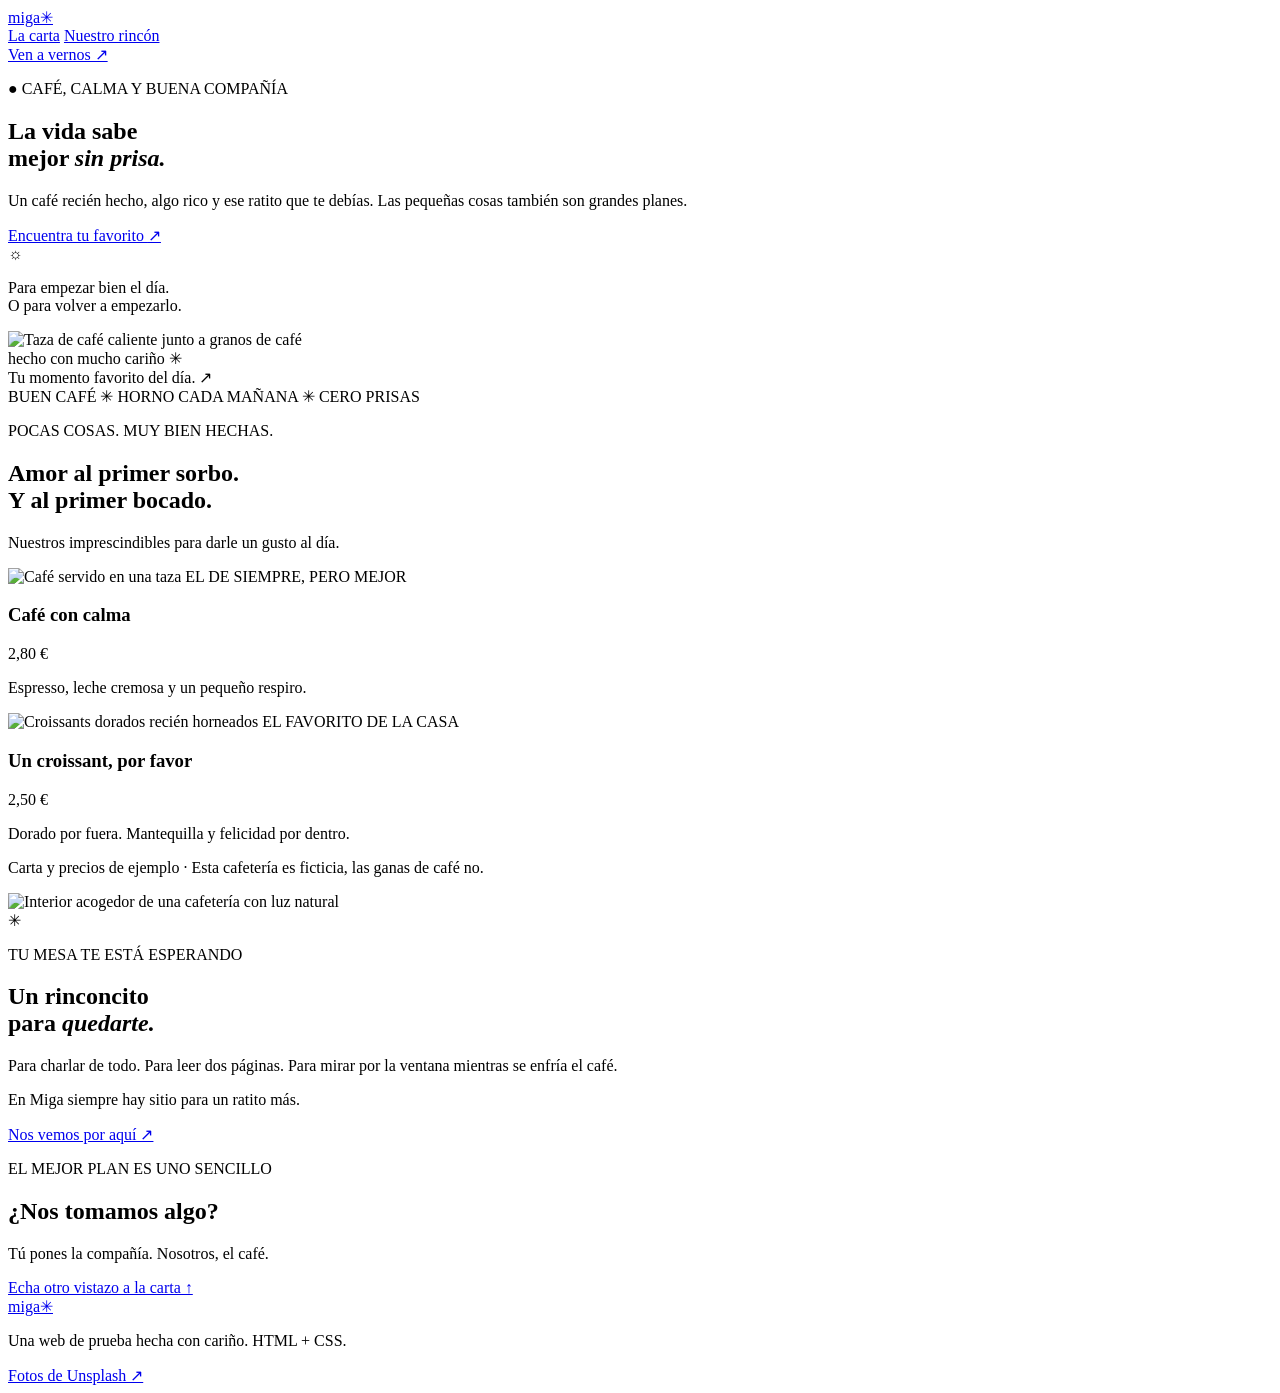
==== productos.html @ bed25e36 "feat: Crea página de productos" ====
<!DOCTYPE html>
<html lang="es">
<head>
  <meta charset="UTF-8">
  <meta name="viewport" content="width=device-width, initial-scale=1.0">
  <meta name="description" content="Miga: café, calma y cosas buenas. Cafetería ficticia de prueba.">
  <title>Miga — Café y cosas buenas</title>
  <link rel="stylesheet" href="/css/estilos.css">
</head>
<body>

  <header class="cabecera contenedor">
    <a class="logo" href="#inicio">miga<span>✳</span></a>

    <nav aria-label="Navegación principal">
      <a href="#carta">La carta</a>
      <a href="#rincon">Nuestro rincón</a>
    </nav>

    <a class="boton boton-pequeno" href="#visita">
      Ven a vernos ↗
    </a>
  </header>

  <main id="inicio">
    <section class="portada contenedor">
      <div class="portada-texto">
        <p class="etiqueta">● CAFÉ, CALMA Y BUENA COMPAÑÍA</p>

        <h1>La vida sabe<br>mejor <em>sin prisa.</em></h1>

        <p class="descripcion">
          Un café recién hecho, algo rico y ese ratito que te debías.
          Las pequeñas cosas también son grandes planes.
        </p>

        <a class="boton" href="#carta">
          Encuentra tu favorito <span aria-hidden="true">↗</span>
        </a>

        <div class="nota">
          <span class="sol" aria-hidden="true">☼</span>
          <p>
            Para empezar bien el día.<br>
            O para volver a empezarlo.
          </p>
        </div>
      </div>

      <div class="portada-visual">
        <img
          class="foto-portada"
          src="https://images.unsplash.com/photo-1442512595331-e89e73853f31?w=1400&amp;q=85&amp;fit=crop"
          alt="Taza de café caliente junto a granos de café"
          fetchpriority="high"
        >

        <div class="sello" aria-hidden="true">
          hecho con
          <span>mucho</span>
          cariño ✳
        </div>

        <div class="pie-foto">
          <span>Tu momento favorito del día.</span>
          <span aria-hidden="true">↗</span>
        </div>
      </div>
    </section>

    <div class="cinta">
      <span>BUEN CAFÉ</span>
      <span aria-hidden="true">✳</span>
      <span>HORNO CADA MAÑANA</span>
      <span aria-hidden="true">✳</span>
      <span>CERO PRISAS</span>
    </div>

    <section class="carta contenedor" id="carta">
      <div class="titulo-seccion">
        <div>
          <p class="etiqueta">POCAS COSAS. MUY BIEN HECHAS.</p>
          <h2>Amor al primer sorbo.<br>Y al primer bocado.</h2>
        </div>

        <p>Nuestros imprescindibles para darle un gusto al día.</p>
      </div>

      <div class="productos">
        <article class="producto">
          <div class="foto-producto">
            <img
              src="https://images.unsplash.com/photo-1442512595331-e89e73853f31?w=900&amp;q=85&amp;fit=crop"
              alt="Café servido en una taza"
              loading="lazy"
            >
            <span class="insignia">EL DE SIEMPRE, PERO MEJOR</span>
          </div>

          <div class="producto-titulo">
            <h3>Café con calma</h3>
            <span>2,80 €</span>
          </div>

          <p>Espresso, leche cremosa y un pequeño respiro.</p>
        </article>

        <article class="producto">
          <div class="foto-producto">
            <img
              src="https://images.unsplash.com/photo-1555507036-ab1f4038808a?w=900&amp;q=85&amp;fit=crop"
              alt="Croissants dorados recién horneados"
              loading="lazy"
            >
            <span class="insignia">EL FAVORITO DE LA CASA</span>
          </div>

          <div class="producto-titulo">
            <h3>Un croissant, por favor</h3>
            <span>2,50 €</span>
          </div>

          <p>Dorado por fuera. Mantequilla y felicidad por dentro.</p>
        </article>
      </div>

      <p class="aclaracion">
        Carta y precios de ejemplo · Esta cafetería es ficticia,
        las ganas de café no.
      </p>
    </section>

    <section class="rincon contenedor" id="rincon">
      <img
        src="https://images.unsplash.com/photo-1501339847302-ac426a4a7cbb?w=1100&amp;q=85&amp;fit=crop"
        alt="Interior acogedor de una cafetería con luz natural"
        loading="lazy"
      >

      <div class="rincon-texto">
        <span class="flor" aria-hidden="true">✳</span>
        <p class="etiqueta">TU MESA TE ESTÁ ESPERANDO</p>

        <h2>Un rinconcito<br>para <em>quedarte.</em></h2>

        <p>
          Para charlar de todo. Para leer dos páginas.
          Para mirar por la ventana mientras se enfría el café.
        </p>

        <p>En Miga siempre hay sitio para un ratito más.</p>

        <a class="enlace" href="#visita">Nos vemos por aquí ↗</a>
      </div>
    </section>

    <section class="visita contenedor" id="visita">
      <p class="etiqueta">EL MEJOR PLAN ES UNO SENCILLO</p>
      <h2>¿Nos tomamos algo?</h2>
      <p>Tú pones la compañía. Nosotros, el café.</p>

      <a class="boton" href="#carta">
        Echa otro vistazo a la carta ↑
      </a>
    </section>
  </main>

  <footer class="pie contenedor">
    <a class="logo" href="#inicio">miga<span>✳</span></a>
    <p>Una web de prueba hecha con cariño. HTML + CSS.</p>
    <a href="https://unsplash.com" target="_blank" rel="noopener noreferrer">
      Fotos de Unsplash ↗
    </a>
  </footer>

</body>
</html>
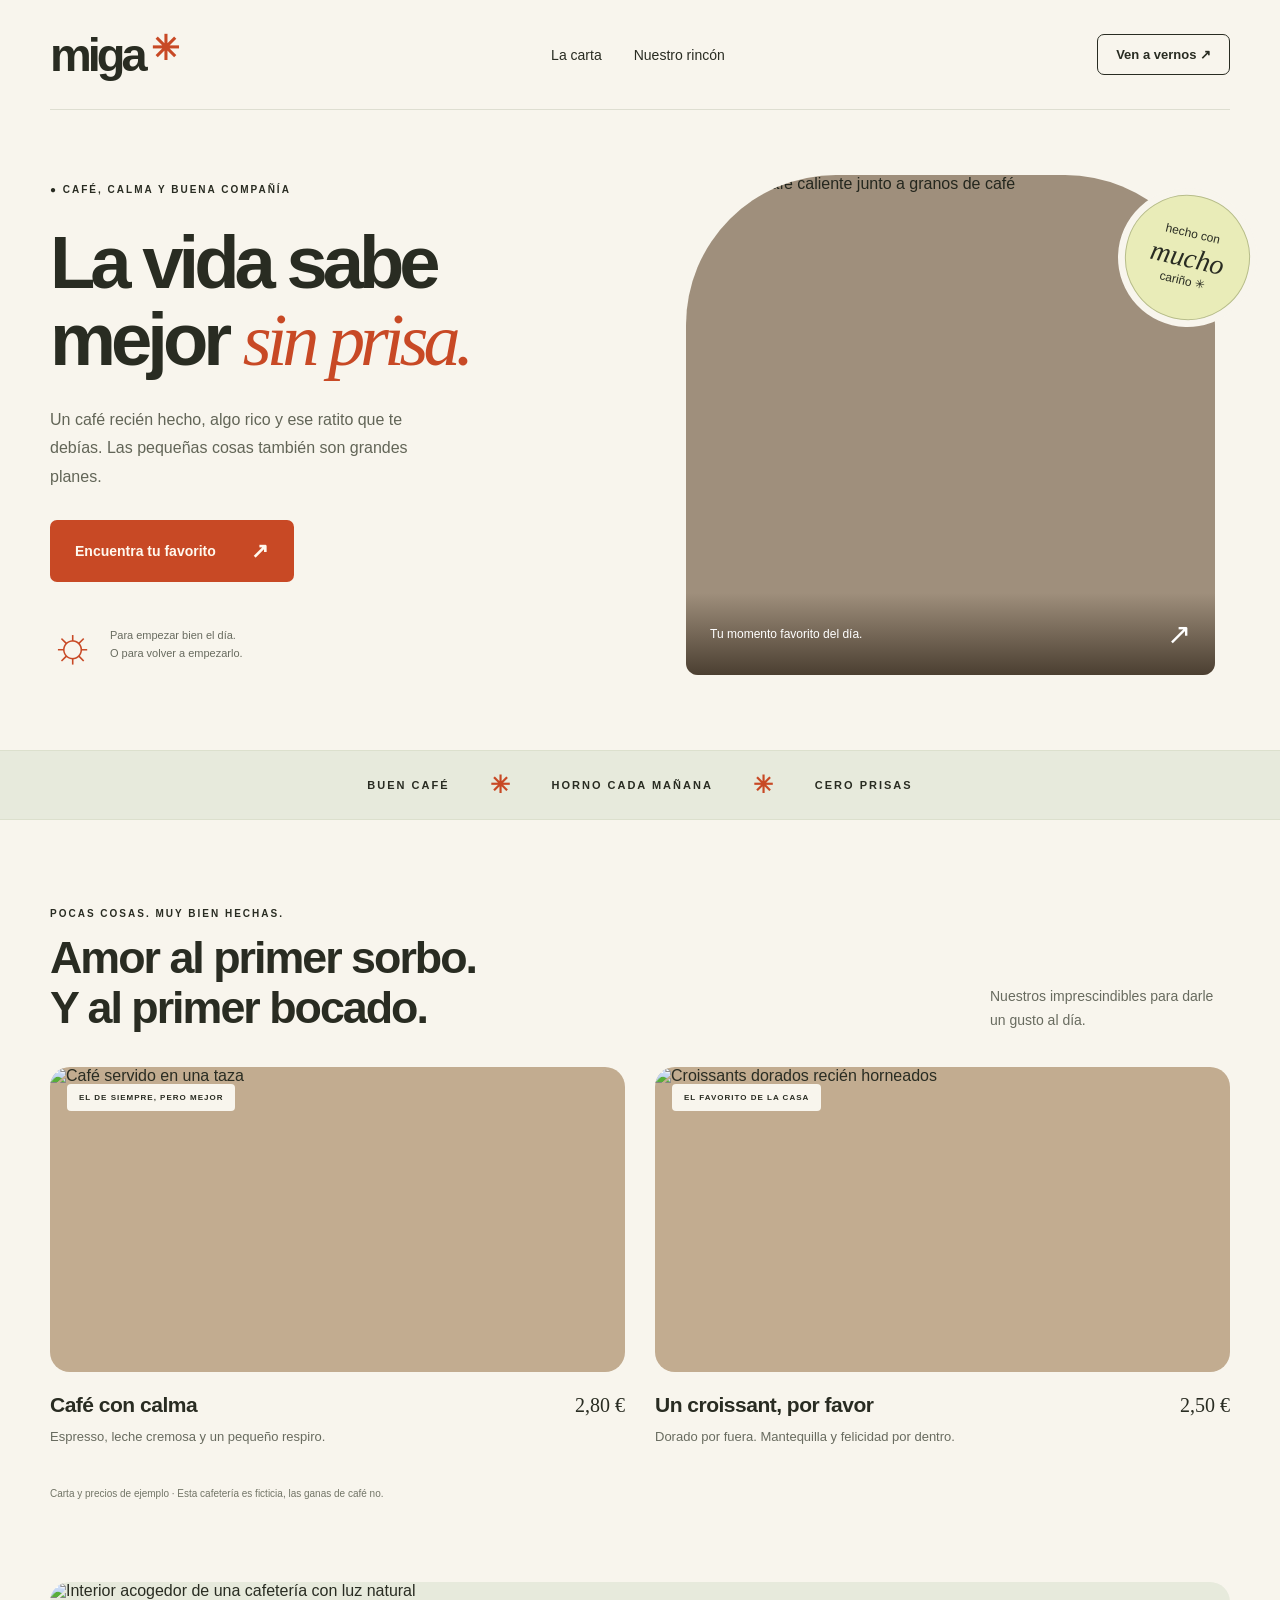
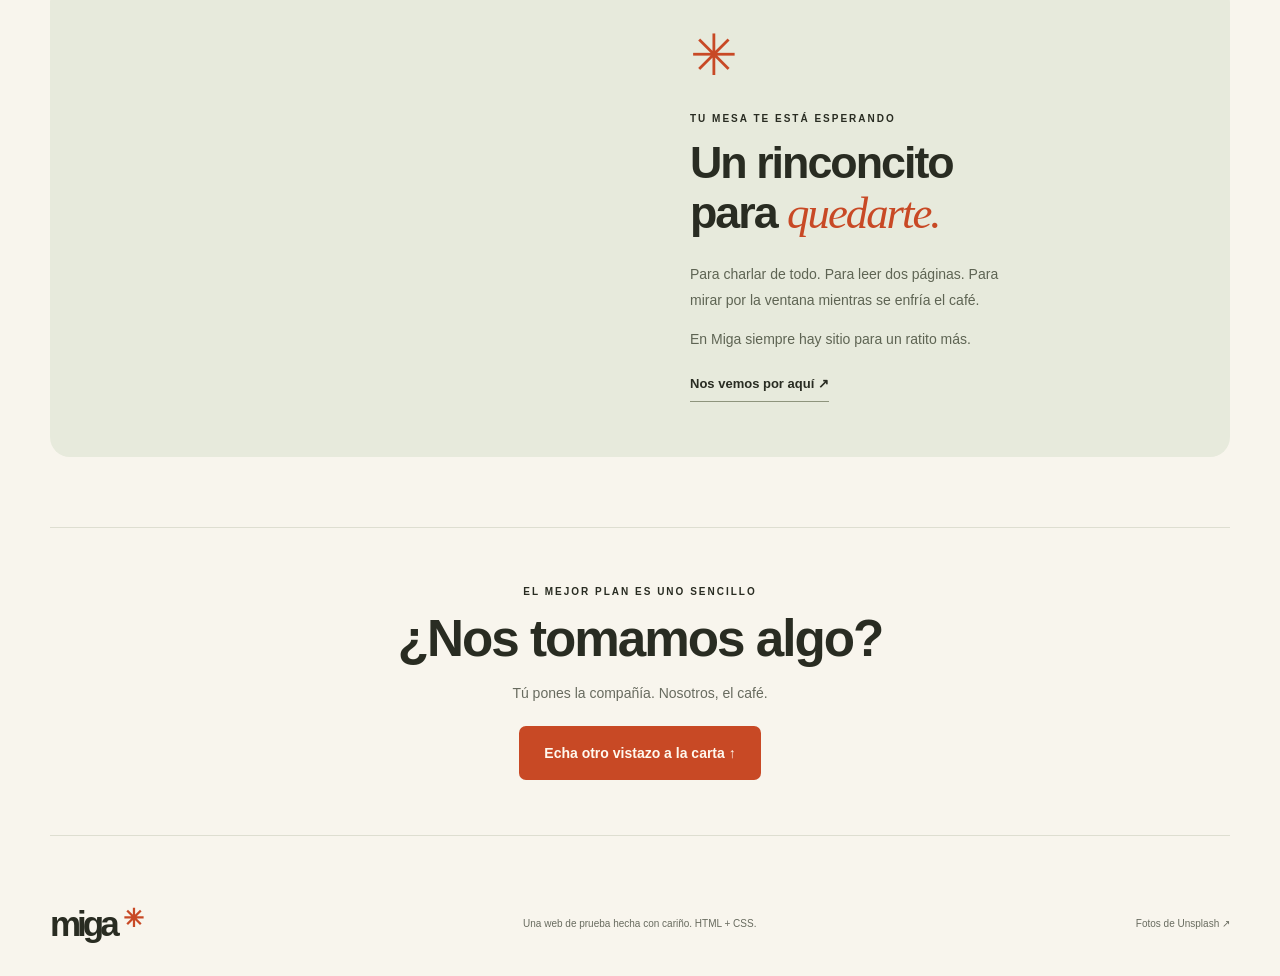
==== commit 1edfe51a: "fix: corrige la ruta de estilos en productos" ====
--- a/productos.html
+++ b/productos.html
@@ -5,7 +5,7 @@
   <meta name="viewport" content="width=device-width, initial-scale=1.0">
   <meta name="description" content="Miga: café, calma y cosas buenas. Cafetería ficticia de prueba.">
   <title>Miga — Café y cosas buenas</title>
-  <link rel="stylesheet" href="/css/estilos.css">
+  <link rel="stylesheet" href="css/estilos.css">
 </head>
 <body>
 
--- a/css/estilos.css
+++ b/css/estilos.css
@@ -0,0 +1,609 @@
+/* Colores principales */
+:root {
+  --fondo: #f8f5ed;
+  --tinta: #292c22;
+  --naranja: #c84925;
+  --verde: #e7eadc;
+  --linea: #deded1;
+}
+
+/* Base */
+* {
+  box-sizing: border-box;
+}
+
+html {
+  scroll-behavior: smooth;
+  scroll-padding-top: 30px;
+}
+
+body {
+  margin: 0;
+  background: var(--fondo);
+  color: var(--tinta);
+  font-family: Arial, Helvetica, sans-serif;
+}
+
+a {
+  color: inherit;
+  text-decoration: none;
+}
+
+img {
+  display: block;
+  width: 100%;
+  object-fit: cover;
+}
+
+h1,
+h2,
+h3,
+p {
+  margin-top: 0;
+}
+
+.contenedor {
+  width: min(1180px, calc(100% - 96px));
+  margin-inline: auto;
+}
+
+/* Cabecera */
+.cabecera {
+  min-height: 110px;
+  display: flex;
+  align-items: center;
+  justify-content: space-between;
+  gap: 25px;
+  border-bottom: 1px solid var(--linea);
+}
+
+.logo {
+  font-size: 47px;
+  font-weight: 900;
+  letter-spacing: -4px;
+  line-height: 1;
+}
+
+.logo span {
+  display: inline-block;
+  margin-left: 7px;
+  color: var(--naranja);
+  font-size: 34px;
+  vertical-align: top;
+  letter-spacing: 0;
+}
+
+nav {
+  display: flex;
+  gap: 32px;
+  font-size: 14px;
+}
+
+nav a:hover {
+  color: var(--naranja);
+}
+
+/* Botones */
+.boton {
+  display: inline-flex;
+  align-items: center;
+  justify-content: space-between;
+  gap: 35px;
+  padding: 19px 25px;
+  background: var(--naranja);
+  color: #fff9ef;
+  border-radius: 7px;
+  font-size: 14px;
+  font-weight: 600;
+  transition: background 0.2s, transform 0.2s;
+}
+
+.boton:hover {
+  background: #a73b1d;
+  transform: translateY(-2px);
+}
+
+.boton span {
+  font-size: 21px;
+}
+
+.boton-pequeno {
+  padding: 12px 18px;
+  background: transparent;
+  color: var(--tinta);
+  border: 1px solid var(--tinta);
+  font-size: 13px;
+}
+
+.boton-pequeno:hover {
+  background: var(--tinta);
+  color: var(--fondo);
+}
+
+/* Portada */
+.portada {
+  display: grid;
+  grid-template-columns: 1.05fr 1fr;
+  align-items: center;
+  gap: 65px;
+  padding-block: 65px 75px;
+}
+
+.etiqueta {
+  font-size: 10px;
+  font-weight: 700;
+  letter-spacing: 2px;
+  line-height: 1.7;
+}
+
+h1 {
+  margin-block: 26px;
+  font-size: clamp(54px, 5.8vw, 82px);
+  letter-spacing: -5px;
+  line-height: 1.04;
+}
+
+em {
+  color: var(--naranja);
+  font-family: Georgia, "Times New Roman", serif;
+  font-weight: 400;
+}
+
+.descripcion {
+  max-width: 380px;
+  margin-bottom: 28px;
+  color: #626557;
+  font-size: 16px;
+  line-height: 1.8;
+}
+
+.nota {
+  display: flex;
+  align-items: center;
+  gap: 15px;
+  margin-top: 38px;
+}
+
+.sol {
+  color: var(--naranja);
+  font-size: 49px;
+  line-height: 1;
+}
+
+.nota p {
+  margin: 0;
+  color: #686b5f;
+  font-size: 11px;
+  line-height: 1.7;
+}
+
+.portada-visual {
+  position: relative;
+  margin-right: 15px;
+}
+
+.foto-portada {
+  height: 500px;
+  background: #b5a38d;
+  border-radius: 150px 150px 12px 12px;
+  filter: brightness(0.88);
+}
+
+.sello {
+  position: absolute;
+  top: 20px;
+  right: -35px;
+  width: 125px;
+  height: 125px;
+  display: flex;
+  flex-direction: column;
+  align-items: center;
+  justify-content: center;
+  background: #e9ecb8;
+  border: 1px solid #b7bd89;
+  border-radius: 50%;
+  box-shadow: 0 0 0 7px var(--fondo);
+  font-size: 12px;
+  line-height: 1.2;
+  transform: rotate(13deg);
+}
+
+.sello span {
+  font-family: Georgia, serif;
+  font-size: 28px;
+  font-style: italic;
+}
+
+.pie-foto {
+  position: absolute;
+  right: 0;
+  bottom: 0;
+  left: 0;
+  display: flex;
+  align-items: center;
+  justify-content: space-between;
+  padding: 24px;
+  background: linear-gradient(transparent, #21170caa);
+  color: white;
+  border-radius: 0 0 12px 12px;
+  font-size: 12px;
+}
+
+.pie-foto span:last-child {
+  font-size: 29px;
+}
+
+/* Franja decorativa */
+.cinta {
+  display: flex;
+  align-items: center;
+  justify-content: center;
+  flex-wrap: wrap;
+  gap: 40px;
+  padding: 22px 24px;
+  background: var(--verde);
+  border-block: 1px solid #dce0cd;
+  font-size: 11px;
+  font-weight: 700;
+  letter-spacing: 2px;
+}
+
+.cinta span:nth-child(even) {
+  color: var(--naranja);
+  font-size: 24px;
+  line-height: 1;
+}
+
+/* Carta */
+.carta {
+  padding-block: 85px 70px;
+}
+
+.titulo-seccion {
+  display: flex;
+  align-items: end;
+  justify-content: space-between;
+  gap: 25px;
+  margin-bottom: 35px;
+}
+
+h2 {
+  margin-bottom: 0;
+  font-size: clamp(32px, 3.5vw, 47px);
+  line-height: 1.12;
+  letter-spacing: -2px;
+}
+
+.titulo-seccion > p {
+  max-width: 240px;
+  margin: 0;
+  color: #686b5f;
+  font-size: 14px;
+  line-height: 1.7;
+}
+
+.productos {
+  display: grid;
+  grid-template-columns: 1fr 1fr;
+  gap: 30px;
+}
+
+.foto-producto {
+  position: relative;
+  overflow: hidden;
+  border-radius: 20px;
+}
+
+.foto-producto img {
+  height: 305px;
+  background: #c2ac90;
+  transition: transform 0.5s;
+}
+
+.producto:hover img {
+  transform: scale(1.04);
+}
+
+.insignia {
+  position: absolute;
+  top: 17px;
+  left: 17px;
+  padding: 9px 12px;
+  background: var(--fondo);
+  border-radius: 4px;
+  font-size: 8px;
+  font-weight: 700;
+  letter-spacing: 1px;
+}
+
+.producto-titulo {
+  display: flex;
+  align-items: baseline;
+  justify-content: space-between;
+  gap: 15px;
+  margin-top: 21px;
+}
+
+h3 {
+  margin-bottom: 10px;
+  font-size: 21px;
+  letter-spacing: -0.5px;
+}
+
+.producto-titulo > span {
+  font-family: Georgia, serif;
+  font-size: 20px;
+  white-space: nowrap;
+}
+
+.producto > p {
+  color: #686b5f;
+  font-size: 13px;
+  line-height: 1.6;
+}
+
+.aclaracion {
+  margin-top: 25px;
+  color: #727567;
+  font-size: 10px;
+  line-height: 1.6;
+}
+
+/* Nuestro rincón */
+.rincon {
+  display: grid;
+  grid-template-columns: 1fr 1fr;
+  overflow: hidden;
+  background: var(--verde);
+  border-radius: 20px;
+}
+
+.rincon > img {
+  height: 100%;
+  min-height: 475px;
+}
+
+.rincon-texto {
+  padding: 45px 50px;
+}
+
+.flor {
+  display: block;
+  margin-bottom: 26px;
+  color: var(--naranja);
+  font-size: 57px;
+  line-height: 1;
+}
+
+.rincon h2 {
+  margin-bottom: 24px;
+}
+
+.rincon-texto > p:not(.etiqueta) {
+  max-width: 310px;
+  color: #5e6453;
+  font-size: 14px;
+  line-height: 1.8;
+}
+
+.enlace {
+  display: inline-block;
+  padding-block: 10px;
+  border-bottom: 1px solid #8e947d;
+  font-size: 13px;
+  font-weight: 600;
+}
+
+.enlace:hover {
+  color: var(--naranja);
+}
+
+/* Última sección y pie */
+.visita {
+  margin-block: 70px;
+  padding: 55px 30px;
+  border-block: 1px solid var(--linea);
+  text-align: center;
+}
+
+.visita h2 {
+  margin-bottom: 18px;
+  font-size: clamp(35px, 4vw, 56px);
+}
+
+.visita > p:not(.etiqueta) {
+  margin-bottom: 25px;
+  color: #686b5f;
+  font-size: 14px;
+}
+
+.pie {
+  display: flex;
+  align-items: center;
+  justify-content: space-between;
+  gap: 25px;
+  padding-bottom: 35px;
+}
+
+.pie .logo {
+  font-size: 35px;
+}
+
+.pie .logo span {
+  font-size: 25px;
+}
+
+.pie p,
+.pie > a:last-child {
+  margin: 0;
+  color: #686b5f;
+  font-size: 10px;
+  line-height: 1.6;
+}
+
+:focus-visible {
+  outline: 3px solid var(--naranja);
+  outline-offset: 6px;
+}
+
+/* Tablets */
+@media (max-width: 950px) {
+  .contenedor {
+    width: calc(100% - 56px);
+  }
+
+  .portada {
+    gap: 35px;
+  }
+
+  h1 {
+    font-size: 60px;
+    letter-spacing: -3px;
+  }
+
+  .foto-portada {
+    height: 440px;
+  }
+
+  .sello {
+    right: -20px;
+    width: 105px;
+    height: 105px;
+  }
+
+  .rincon-texto {
+    padding: 35px;
+  }
+}
+
+/* Móviles */
+@media (max-width: 650px) {
+  .contenedor {
+    width: calc(100% - 36px);
+  }
+
+  .cabecera {
+    min-height: 85px;
+    gap: 12px;
+  }
+
+  .logo {
+    font-size: 38px;
+  }
+
+  .logo span {
+    font-size: 25px;
+  }
+
+  nav {
+    gap: 15px;
+    font-size: 12px;
+  }
+
+  .cabecera > .boton {
+    display: none;
+  }
+
+  .portada {
+    grid-template-columns: 1fr;
+    gap: 30px;
+    padding-block: 40px;
+  }
+
+  h1 {
+    margin-block: 19px;
+    font-size: clamp(51px, 12vw, 70px);
+  }
+
+  .descripcion {
+    font-size: 15px;
+  }
+
+  .nota {
+    margin-top: 25px;
+  }
+
+  .portada-visual {
+    margin-right: 10px;
+  }
+
+  .foto-portada {
+    height: 390px;
+    border-radius: 120px 120px 12px 12px;
+  }
+
+  .sello {
+    right: -10px;
+  }
+
+  .cinta {
+    gap: 15px;
+    padding: 20px 16px;
+    font-size: 8px;
+    letter-spacing: 1px;
+  }
+
+  .carta {
+    padding-block: 50px;
+  }
+
+  .titulo-seccion {
+    flex-direction: column;
+    align-items: start;
+    gap: 15px;
+  }
+
+  .productos,
+  .rincon {
+    grid-template-columns: 1fr;
+  }
+
+  .productos {
+    gap: 25px;
+  }
+
+  .foto-producto img {
+    height: 270px;
+  }
+
+  .rincon > img {
+    height: 280px;
+    min-height: 0;
+  }
+
+  .rincon-texto {
+    padding: 30px;
+  }
+
+  .visita {
+    margin-block: 45px;
+    padding: 40px 10px;
+  }
+
+  .pie {
+    flex-wrap: wrap;
+    gap: 20px;
+  }
+
+  .pie p {
+    order: 3;
+    width: 100%;
+  }
+
+  .pie > a:last-child {
+    margin-left: auto;
+  }
+}
+
+/* Respeta la preferencia de reducir las animaciones */
+@media (prefers-reduced-motion: reduce) {
+  html {
+    scroll-behavior: auto;
+  }
+
+  *,
+  *::before,
+  *::after {
+    transition: none !important;
+  }
+}
